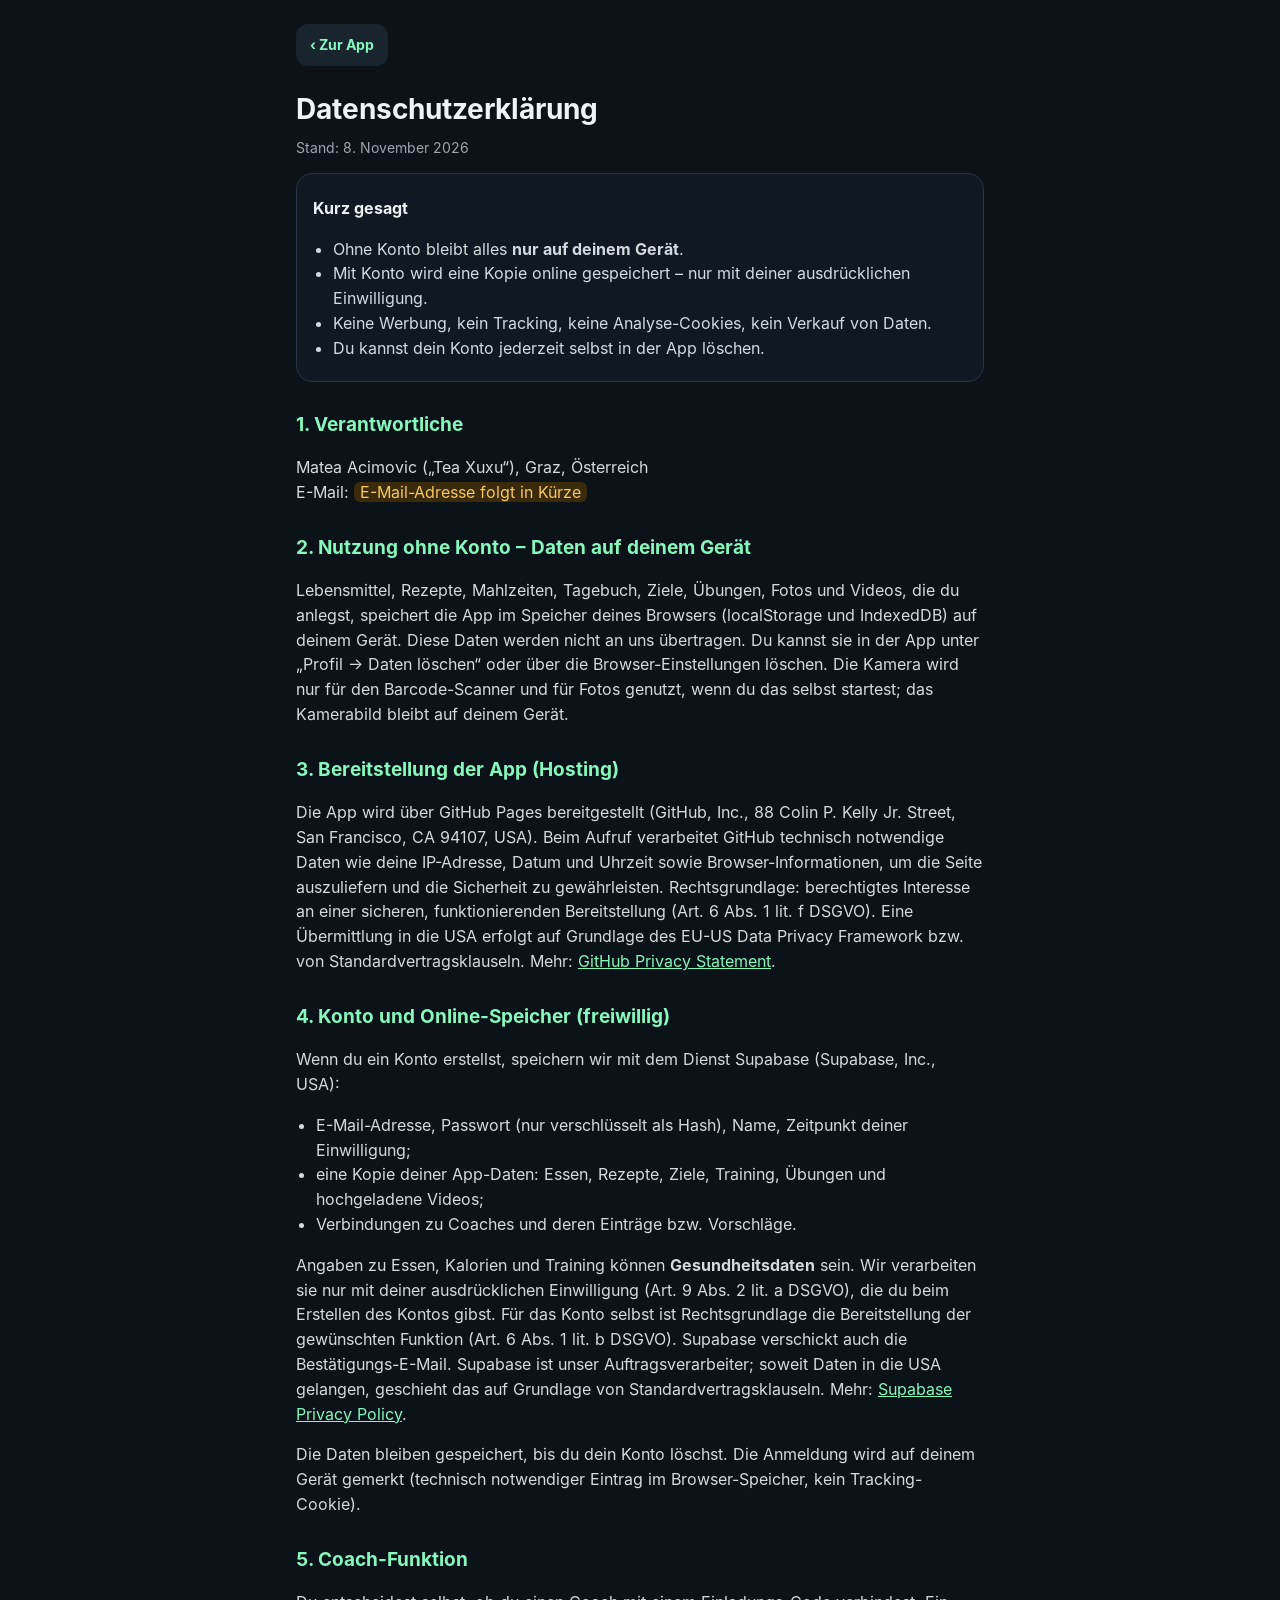
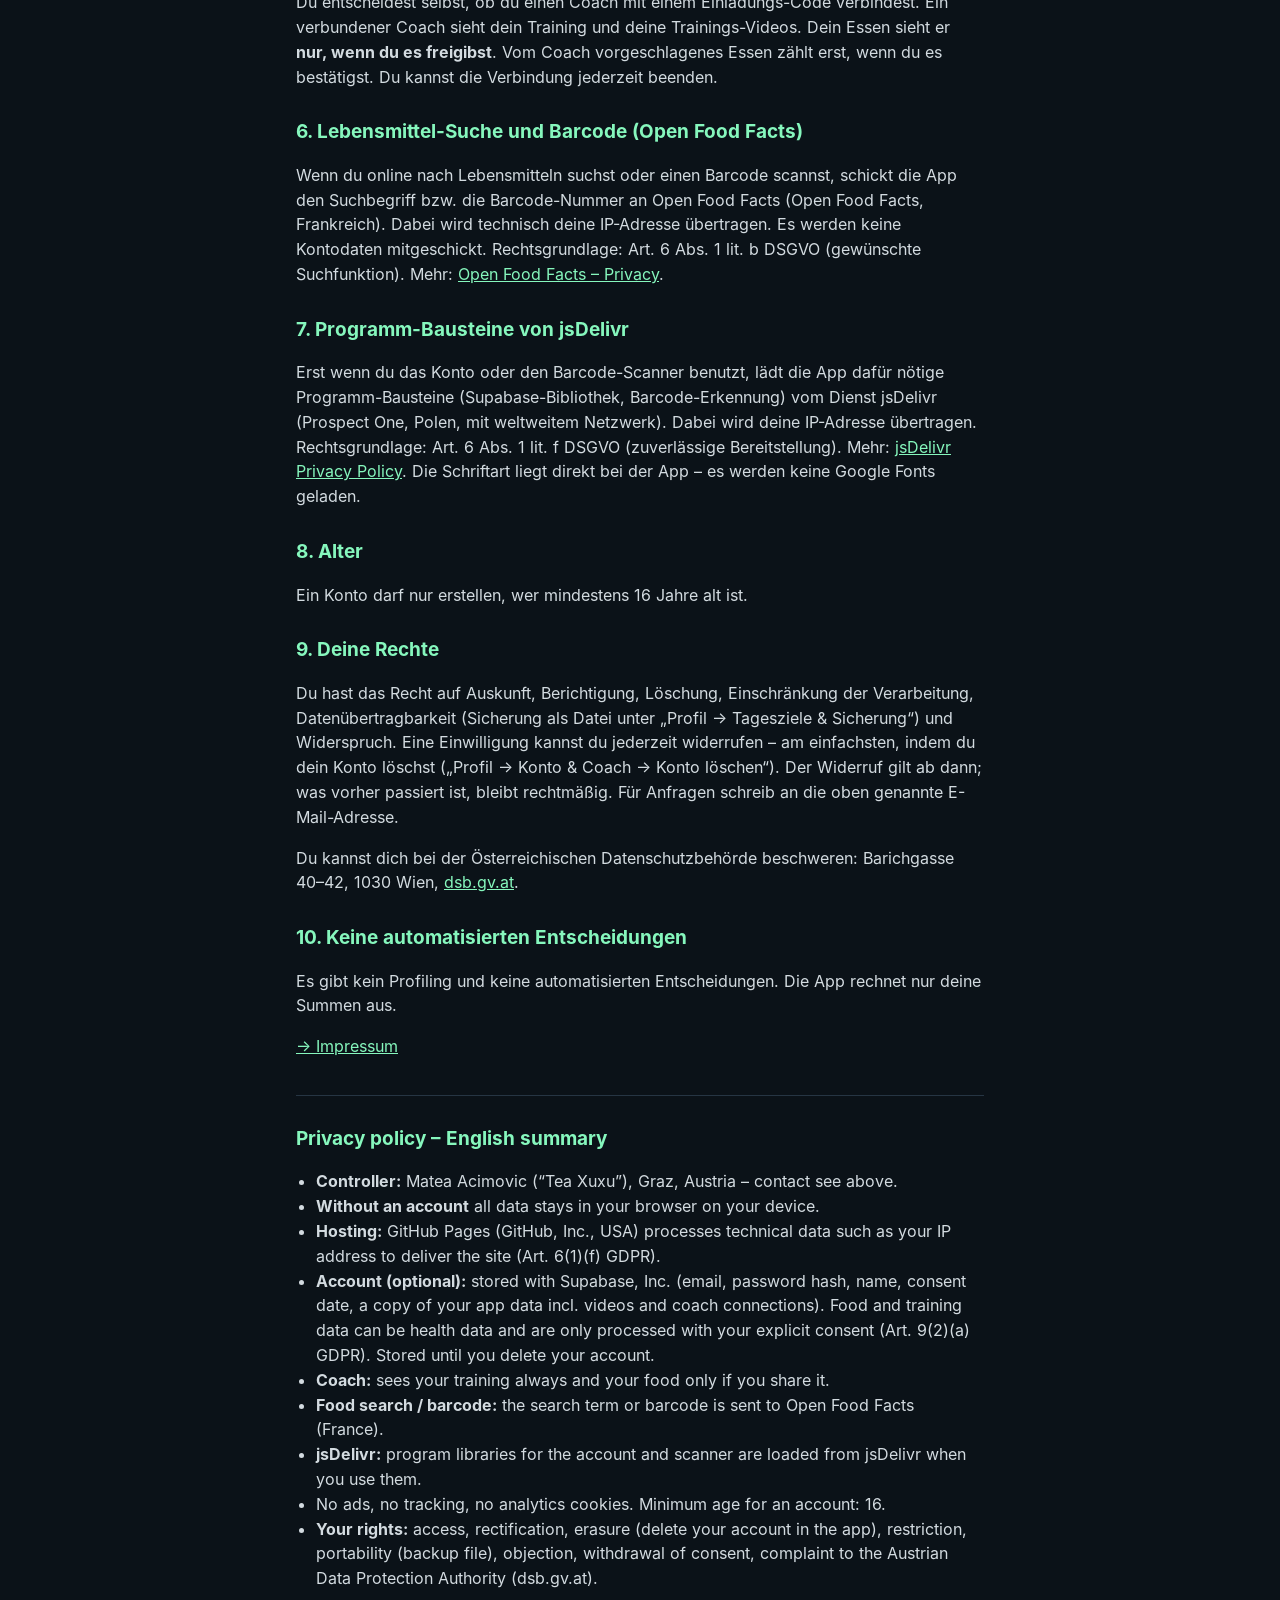
==== datenschutz.html @ f96be98e "Version 5.12: Impressum, Datenschutz, Einwilligung bei Registrierung, Konto selbst löschen, Schrift " ====
<!DOCTYPE html>
<html lang="de">
<head>
    <meta charset="utf-8">
    <meta name="viewport" content="width=device-width, initial-scale=1, viewport-fit=cover">
    <meta name="theme-color" content="#0b1218">
    <title>Datenschutz – Mix &amp; Match Cal</title>
    <link rel="stylesheet" href="css/recht.css">
</head>
<body>
<main>
    <a class="zurueck" href="./">‹ Zur App</a>

    <h1>Datenschutzerklärung</h1>
    <p class="stand">Stand: 8. November 2026</p>

    <div class="karte">
        <h3>Kurz gesagt</h3>
        <ul>
            <li>Ohne Konto bleibt alles <b>nur auf deinem Gerät</b>.</li>
            <li>Mit Konto wird eine Kopie online gespeichert – nur mit deiner ausdrücklichen Einwilligung.</li>
            <li>Keine Werbung, kein Tracking, keine Analyse-Cookies, kein Verkauf von Daten.</li>
            <li>Du kannst dein Konto jederzeit selbst in der App löschen.</li>
        </ul>
    </div>

    <h2>1. Verantwortliche</h2>
    <p>Matea Acimovic („Tea Xuxu“), Graz, Österreich<br>
    E-Mail: <span class="fehlt">E-Mail-Adresse folgt in Kürze</span></p>

    <h2>2. Nutzung ohne Konto – Daten auf deinem Gerät</h2>
    <p>Lebensmittel, Rezepte, Mahlzeiten, Tagebuch, Ziele, Übungen, Fotos und Videos, die du anlegst,
    speichert die App im Speicher deines Browsers (localStorage und IndexedDB) auf deinem Gerät.
    Diese Daten werden nicht an uns übertragen. Du kannst sie in der App unter
    „Profil → Daten löschen“ oder über die Browser-Einstellungen löschen.
    Die Kamera wird nur für den Barcode-Scanner und für Fotos genutzt, wenn du das selbst startest;
    das Kamerabild bleibt auf deinem Gerät.</p>

    <h2>3. Bereitstellung der App (Hosting)</h2>
    <p>Die App wird über GitHub Pages bereitgestellt (GitHub, Inc., 88 Colin P. Kelly Jr. Street,
    San Francisco, CA 94107, USA). Beim Aufruf verarbeitet GitHub technisch notwendige Daten wie
    deine IP-Adresse, Datum und Uhrzeit sowie Browser-Informationen, um die Seite auszuliefern und
    die Sicherheit zu gewährleisten. Rechtsgrundlage: berechtigtes Interesse an einer sicheren,
    funktionierenden Bereitstellung (Art. 6 Abs. 1 lit. f DSGVO). Eine Übermittlung in die USA
    erfolgt auf Grundlage des EU-US Data Privacy Framework bzw. von Standardvertragsklauseln.
    Mehr: <a href="https://docs.github.com/site-policy/privacy-policies/github-general-privacy-statement" rel="noopener">GitHub Privacy Statement</a>.</p>

    <h2>4. Konto und Online-Speicher (freiwillig)</h2>
    <p>Wenn du ein Konto erstellst, speichern wir mit dem Dienst Supabase (Supabase, Inc., USA):</p>
    <ul>
        <li>E-Mail-Adresse, Passwort (nur verschlüsselt als Hash), Name, Zeitpunkt deiner Einwilligung;</li>
        <li>eine Kopie deiner App-Daten: Essen, Rezepte, Ziele, Training, Übungen und hochgeladene Videos;</li>
        <li>Verbindungen zu Coaches und deren Einträge bzw. Vorschläge.</li>
    </ul>
    <p>Angaben zu Essen, Kalorien und Training können <b>Gesundheitsdaten</b> sein.
    Wir verarbeiten sie nur mit deiner ausdrücklichen Einwilligung (Art. 9 Abs. 2 lit. a DSGVO),
    die du beim Erstellen des Kontos gibst. Für das Konto selbst ist Rechtsgrundlage die Bereitstellung
    der gewünschten Funktion (Art. 6 Abs. 1 lit. b DSGVO). Supabase verschickt auch die
    Bestätigungs-E-Mail. Supabase ist unser Auftragsverarbeiter; soweit Daten in die USA gelangen,
    geschieht das auf Grundlage von Standardvertragsklauseln.
    Mehr: <a href="https://supabase.com/privacy" rel="noopener">Supabase Privacy Policy</a>.</p>
    <p>Die Daten bleiben gespeichert, bis du dein Konto löschst. Die Anmeldung wird auf deinem Gerät
    gemerkt (technisch notwendiger Eintrag im Browser-Speicher, kein Tracking-Cookie).</p>

    <h2>5. Coach-Funktion</h2>
    <p>Du entscheidest selbst, ob du einen Coach mit einem Einladungs-Code verbindest.
    Ein verbundener Coach sieht dein Training und deine Trainings-Videos. Dein Essen sieht er
    <b>nur, wenn du es freigibst</b>. Vom Coach vorgeschlagenes Essen zählt erst, wenn du es bestätigst.
    Du kannst die Verbindung jederzeit beenden.</p>

    <h2>6. Lebensmittel-Suche und Barcode (Open Food Facts)</h2>
    <p>Wenn du online nach Lebensmitteln suchst oder einen Barcode scannst, schickt die App den
    Suchbegriff bzw. die Barcode-Nummer an Open Food Facts (Open Food Facts, Frankreich).
    Dabei wird technisch deine IP-Adresse übertragen. Es werden keine Kontodaten mitgeschickt.
    Rechtsgrundlage: Art. 6 Abs. 1 lit. b DSGVO (gewünschte Suchfunktion).
    Mehr: <a href="https://world.openfoodfacts.org/privacy" rel="noopener">Open Food Facts – Privacy</a>.</p>

    <h2>7. Programm-Bausteine von jsDelivr</h2>
    <p>Erst wenn du das Konto oder den Barcode-Scanner benutzt, lädt die App dafür nötige
    Programm-Bausteine (Supabase-Bibliothek, Barcode-Erkennung) vom Dienst jsDelivr
    (Prospect One, Polen, mit weltweitem Netzwerk). Dabei wird deine IP-Adresse übertragen.
    Rechtsgrundlage: Art. 6 Abs. 1 lit. f DSGVO (zuverlässige Bereitstellung).
    Mehr: <a href="https://www.jsdelivr.com/terms/privacy-policy-jsdelivr-net" rel="noopener">jsDelivr Privacy Policy</a>.
    Die Schriftart liegt direkt bei der App – es werden keine Google Fonts geladen.</p>

    <h2>8. Alter</h2>
    <p>Ein Konto darf nur erstellen, wer mindestens 16 Jahre alt ist.</p>

    <h2>9. Deine Rechte</h2>
    <p>Du hast das Recht auf Auskunft, Berichtigung, Löschung, Einschränkung der Verarbeitung,
    Datenübertragbarkeit (Sicherung als Datei unter „Profil → Tagesziele &amp; Sicherung“) und Widerspruch.
    Eine Einwilligung kannst du jederzeit widerrufen – am einfachsten, indem du dein Konto löschst
    („Profil → Konto &amp; Coach → Konto löschen“). Der Widerruf gilt ab dann; was vorher passiert ist,
    bleibt rechtmäßig. Für Anfragen schreib an die oben genannte E-Mail-Adresse.</p>
    <p>Du kannst dich bei der Österreichischen Datenschutzbehörde beschweren:
    Barichgasse 40–42, 1030 Wien, <a href="https://www.dsb.gv.at" rel="noopener">dsb.gv.at</a>.</p>

    <h2>10. Keine automatisierten Entscheidungen</h2>
    <p>Es gibt kein Profiling und keine automatisierten Entscheidungen. Die App rechnet nur
    deine Summen aus.</p>

    <p><a href="impressum.html">→ Impressum</a></p>

    <section class="englisch" id="english" lang="en">
        <h2>Privacy policy – English summary</h2>
        <ul>
            <li><b>Controller:</b> Matea Acimovic (“Tea Xuxu”), Graz, Austria – contact see above.</li>
            <li><b>Without an account</b> all data stays in your browser on your device.</li>
            <li><b>Hosting:</b> GitHub Pages (GitHub, Inc., USA) processes technical data such as your IP address to deliver the site (Art. 6(1)(f) GDPR).</li>
            <li><b>Account (optional):</b> stored with Supabase, Inc. (email, password hash, name, consent date, a copy of your app data incl. videos and coach connections). Food and training data can be health data and are only processed with your explicit consent (Art. 9(2)(a) GDPR). Stored until you delete your account.</li>
            <li><b>Coach:</b> sees your training always and your food only if you share it.</li>
            <li><b>Food search / barcode:</b> the search term or barcode is sent to Open Food Facts (France).</li>
            <li><b>jsDelivr:</b> program libraries for the account and scanner are loaded from jsDelivr when you use them.</li>
            <li>No ads, no tracking, no analytics cookies. Minimum age for an account: 16.</li>
            <li><b>Your rights:</b> access, rectification, erasure (delete your account in the app), restriction, portability (backup file), objection, withdrawal of consent, complaint to the Austrian Data Protection Authority (dsb.gv.at).</li>
        </ul>
    </section>
</main>
</body>
</html>
---- css/recht.css ----
/* Mix & Match Cal – Aussehen der Seiten Impressum und Datenschutz (gleiche Farben wie die App) */
@font-face { font-family: "Inter"; font-weight: 400; font-display: swap; src: url("schrift/inter-400.woff") format("woff"); }
@font-face { font-family: "Inter"; font-weight: 700; font-display: swap; src: url("schrift/inter-700.woff") format("woff"); }
* { box-sizing: border-box; }
body { margin: 0; background: #0b1218; color: #eef3f6; font: 16px/1.55 "Inter", system-ui, -apple-system, sans-serif; }
main { max-width: 720px; margin: 0 auto; padding: max(24px, env(safe-area-inset-top)) 16px 48px; }
.zurueck { display: inline-block; padding: 10px 14px; border-radius: 12px; background: #18252e; color: #86f7bd; text-decoration: none; font-weight: 700; font-size: 14px; }
h1 { font-size: 28px; margin: 22px 0 6px; }
h2 { font-size: 19px; margin: 28px 0 6px; color: #86f7bd; }
h3 { font-size: 16px; margin: 18px 0 4px; }
p, li { color: #d3dbe0; }
a { color: #86f7bd; overflow-wrap: anywhere; }
ul { padding-left: 20px; }
.stand { color: #9ca6ad; font-size: 14px; margin: 0; }
.karte { background: #101923; border: 1px solid #263543; border-radius: 16px; padding: 4px 16px; margin: 14px 0; }
.fehlt { background: #3b2a0b; color: #f6c95e; border-radius: 6px; padding: 0 6px; }
.englisch { border-top: 1px solid #263543; margin-top: 36px; }
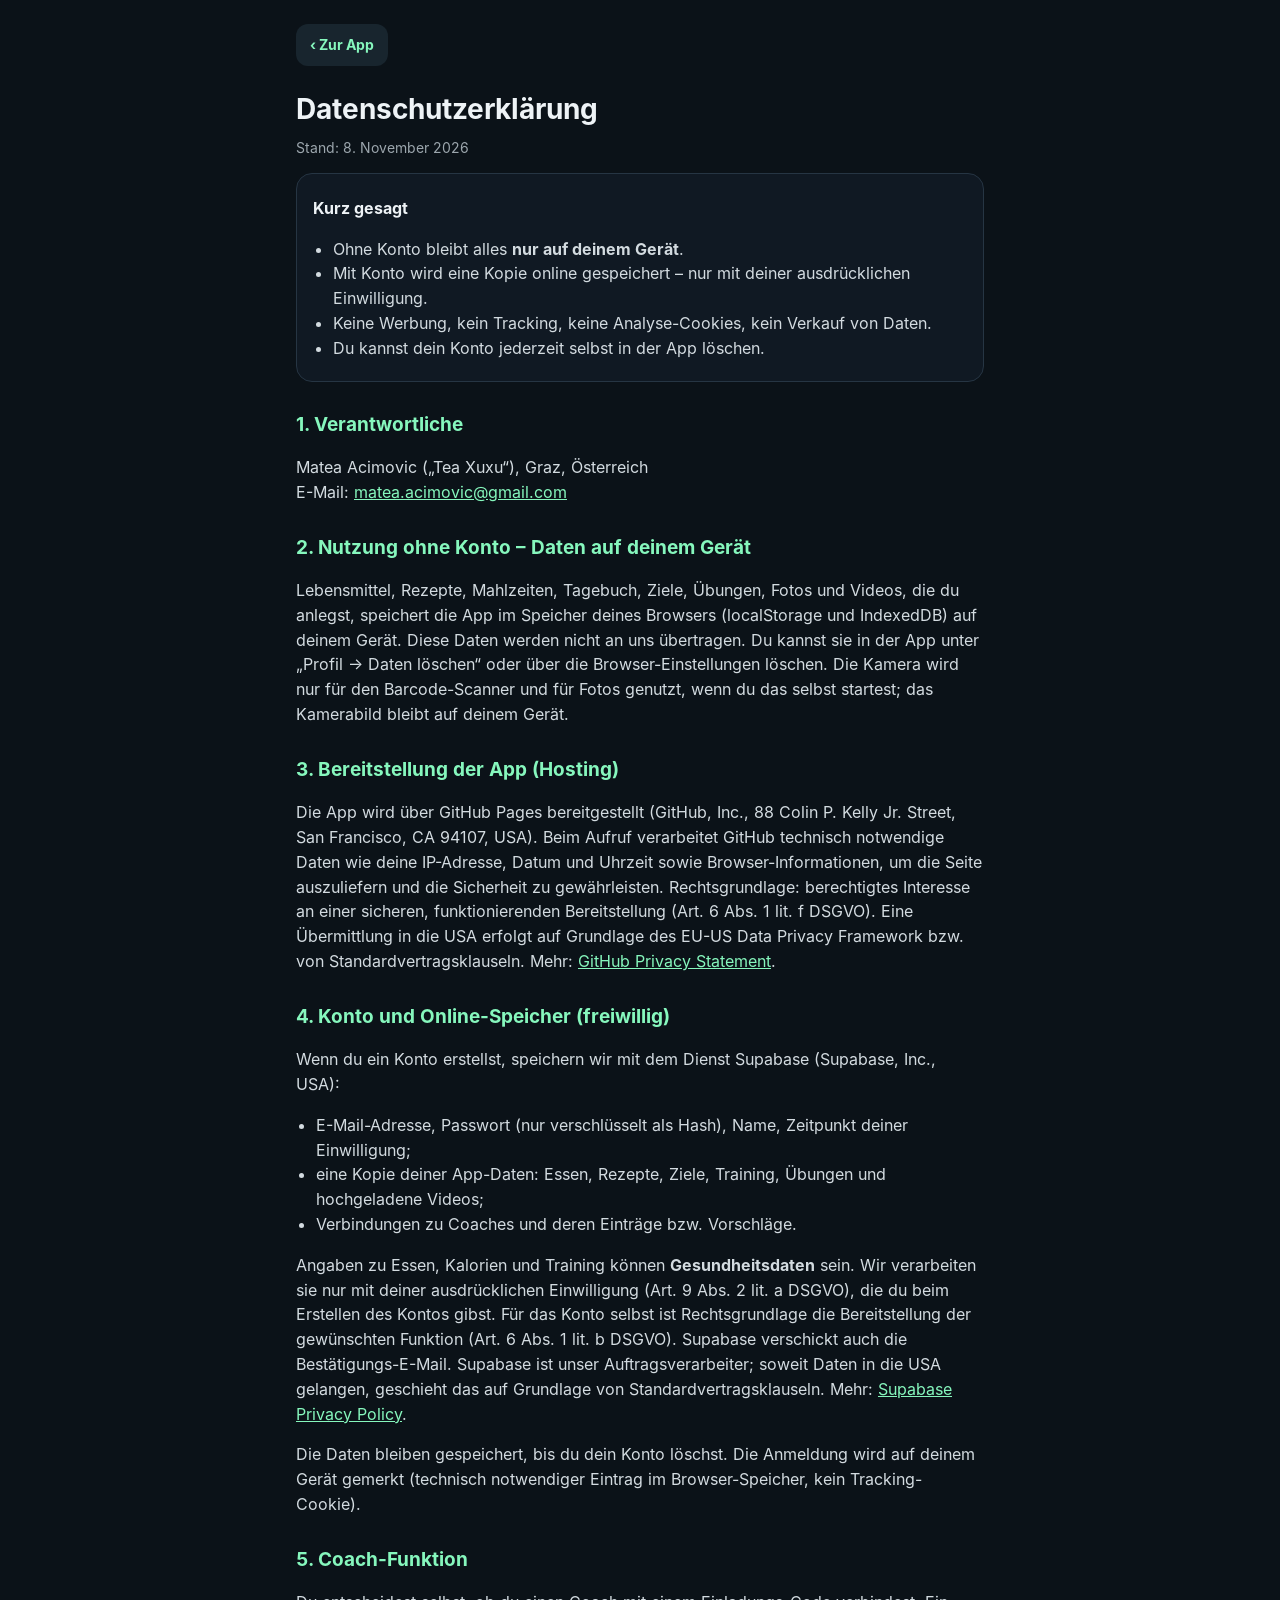
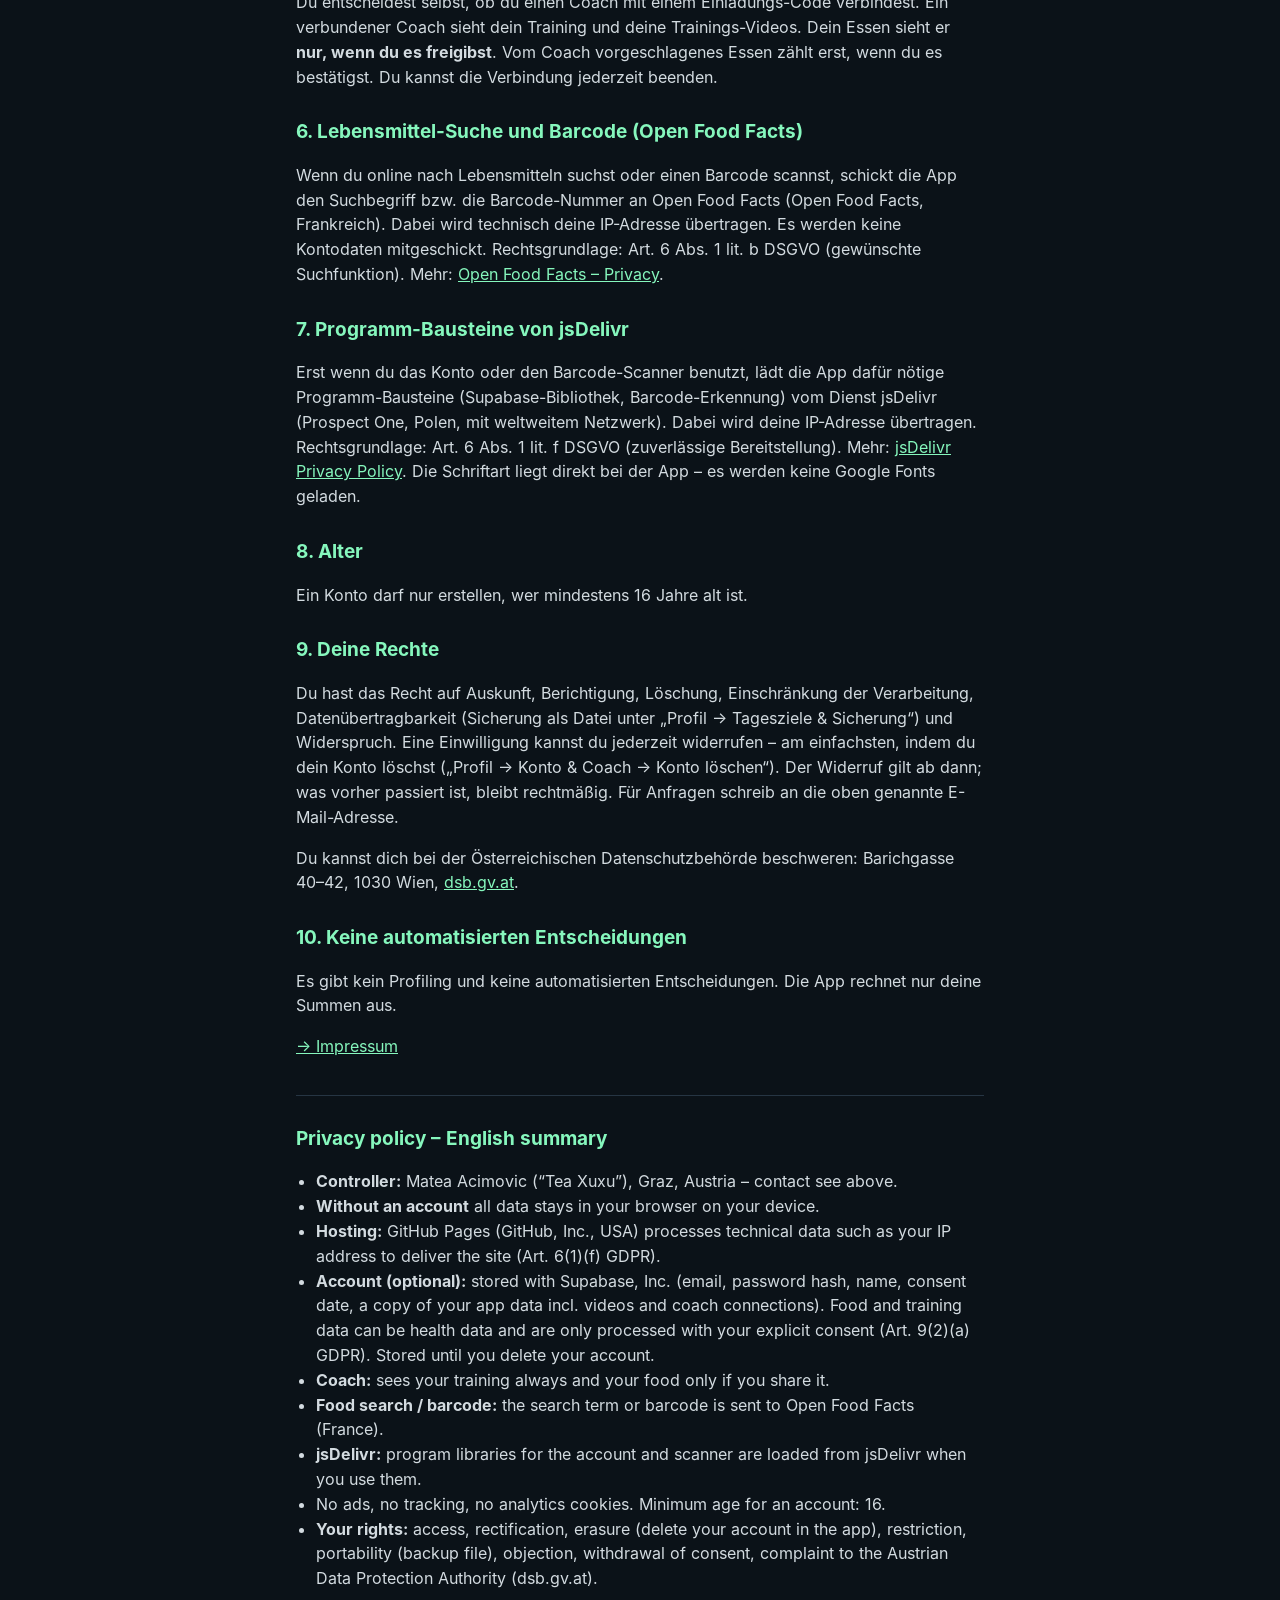
==== commit a78c2b64: "Version 5.13: Kontakt-E-Mail in Impressum und Datenschutz Co-Authored-By: Claude Opus 5.5 <noreply@a" ====
--- a/datenschutz.html
+++ b/datenschutz.html
@@ -26,7 +26,7 @@
 
     <h2>1. Verantwortliche</h2>
     <p>Matea Acimovic („Tea Xuxu“), Graz, Österreich<br>
-    E-Mail: <span class="fehlt">E-Mail-Adresse folgt in Kürze</span></p>
+    E-Mail: <a href="mailto:matea.acimovic@gmail.com">matea.acimovic@gmail.com</a></p>
 
     <h2>2. Nutzung ohne Konto – Daten auf deinem Gerät</h2>
     <p>Lebensmittel, Rezepte, Mahlzeiten, Tagebuch, Ziele, Übungen, Fotos und Videos, die du anlegst,
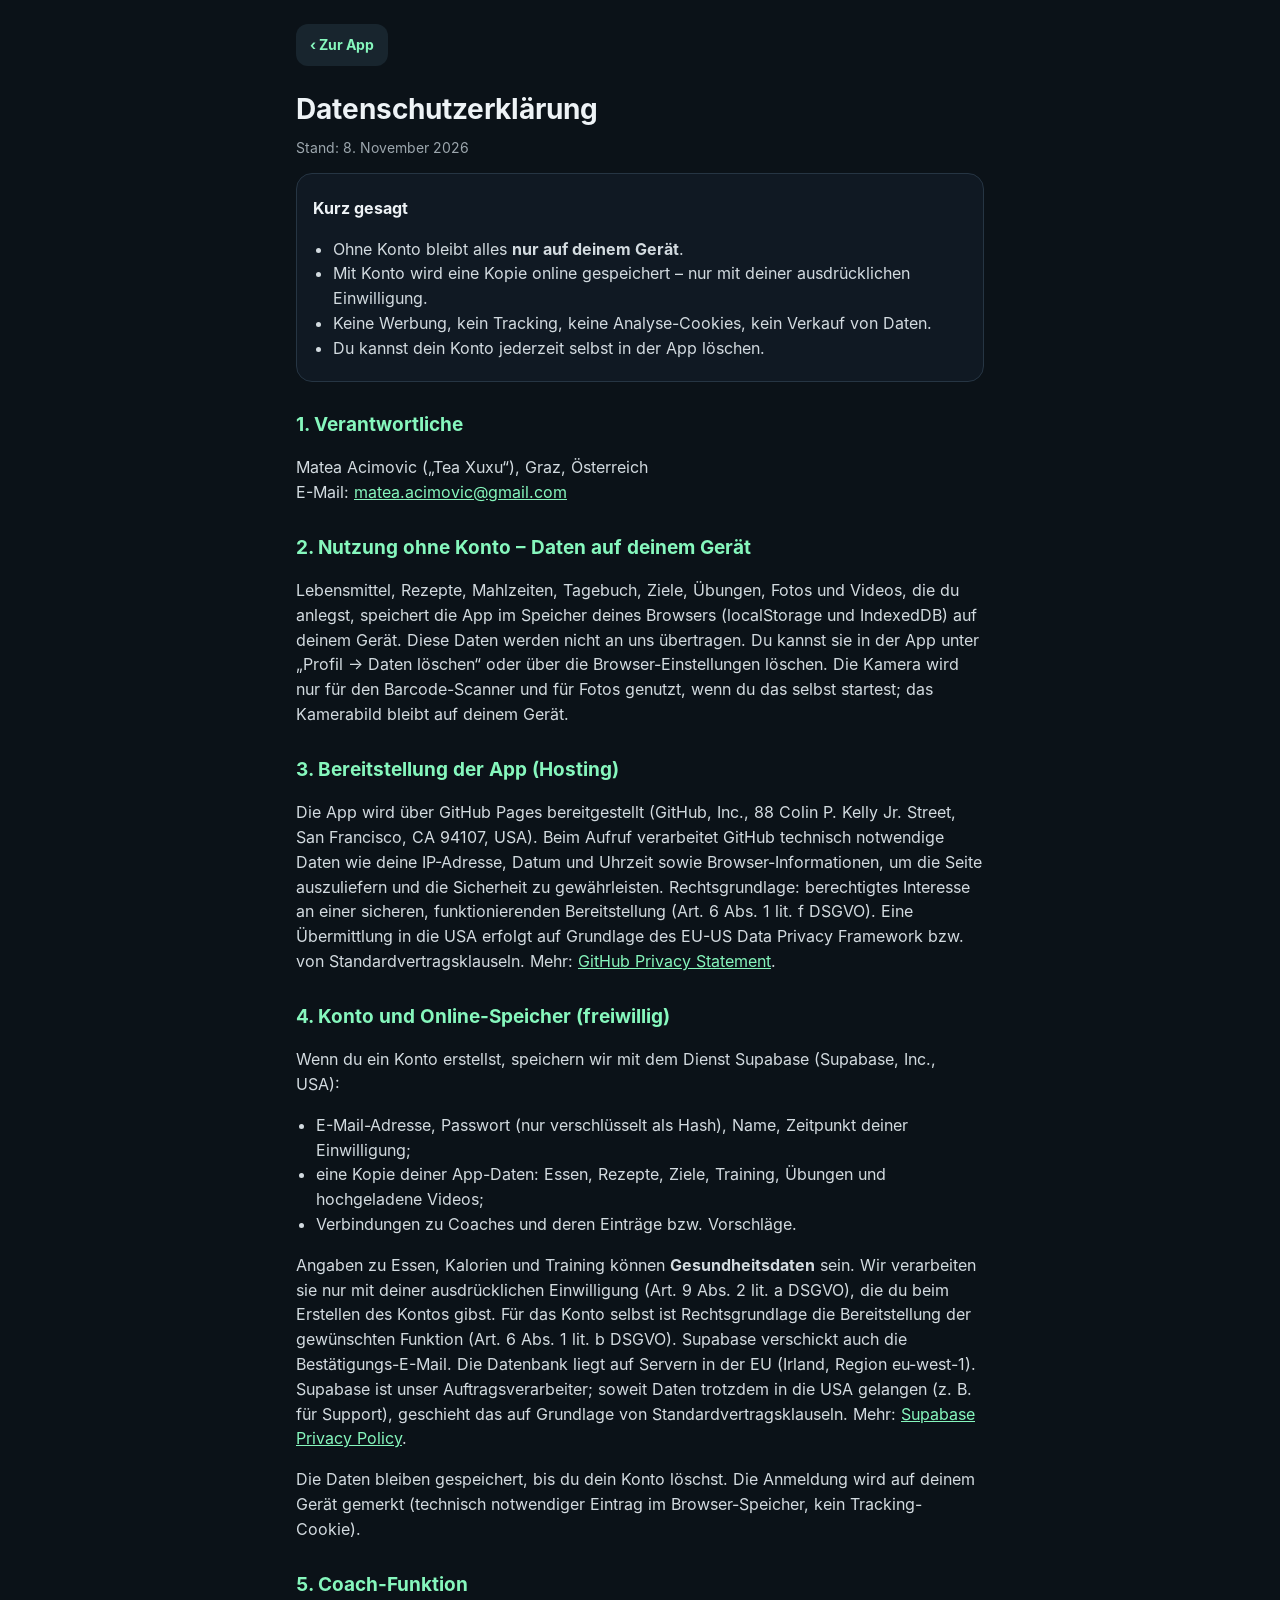
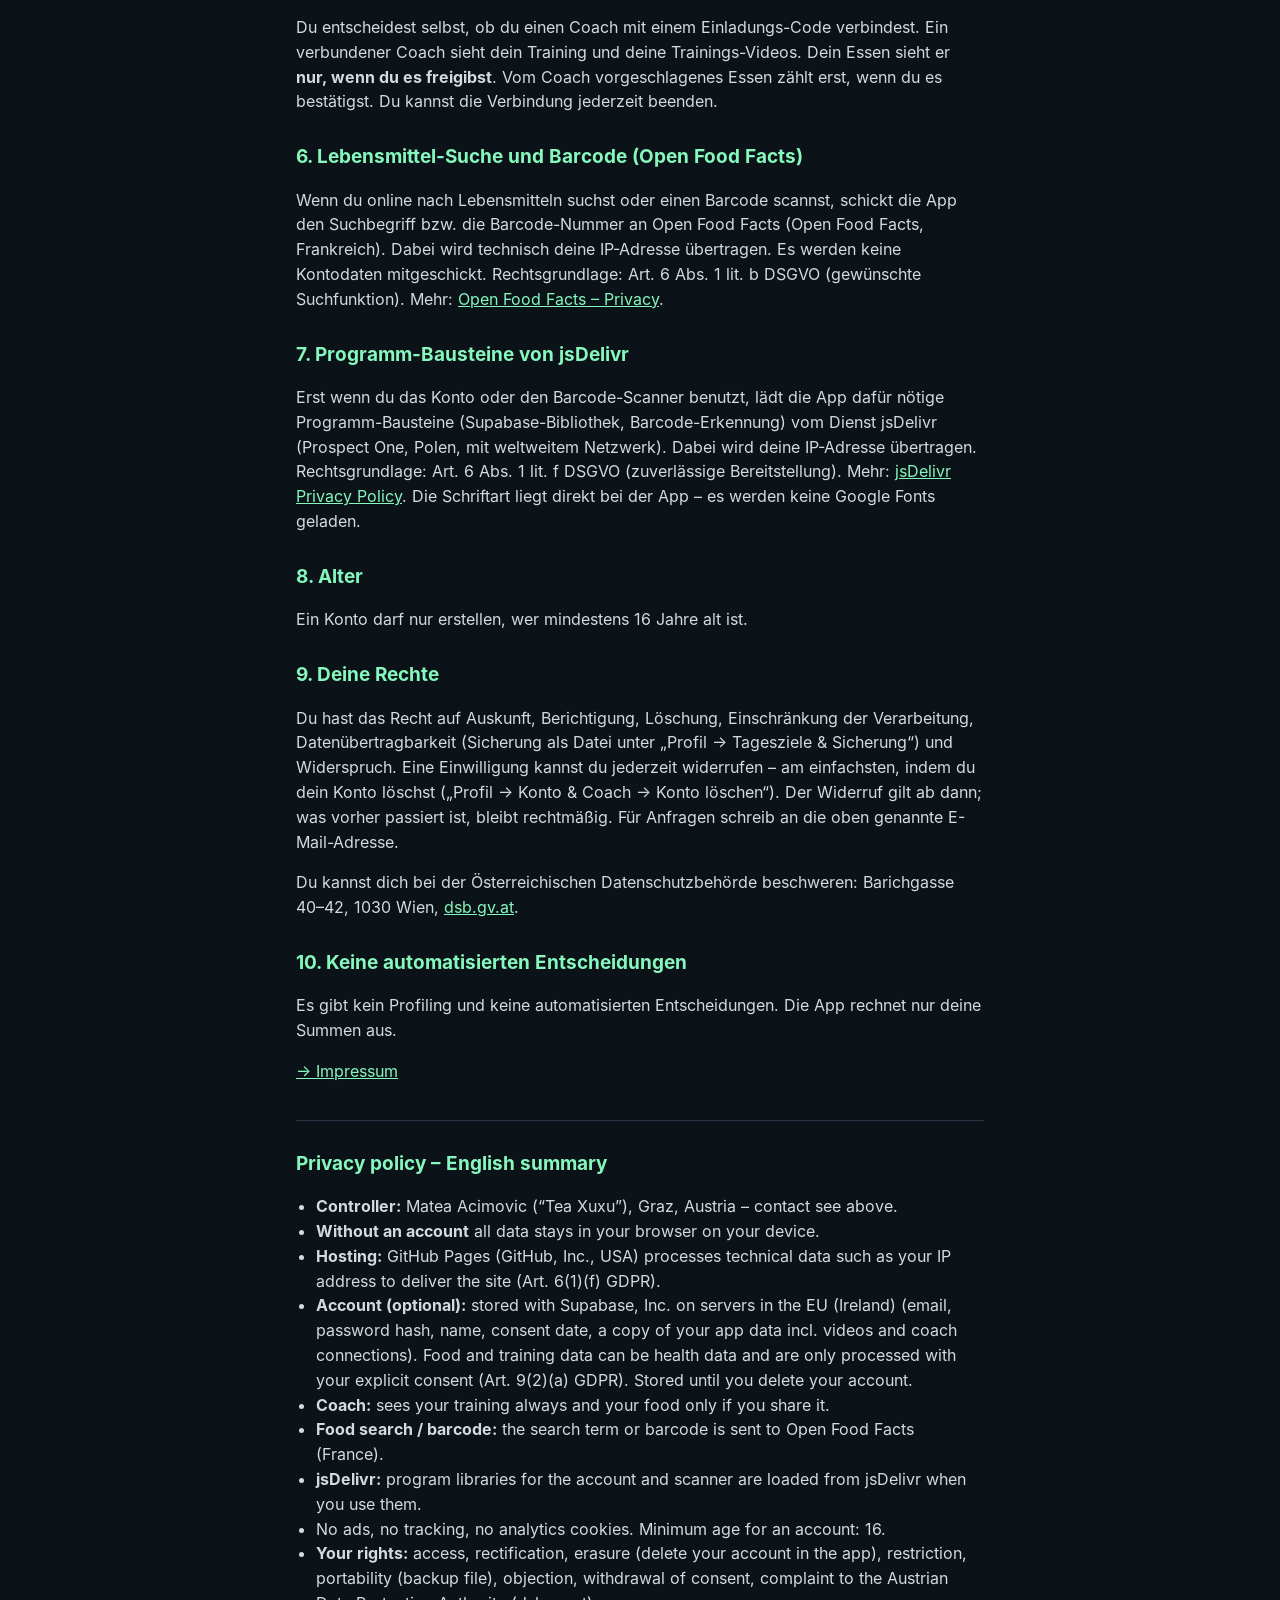
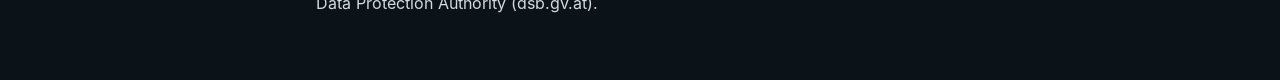
==== commit d69346e1: "Version 5.14: Datenschutz – Supabase-Server in der EU (Irland) Co-Authored-By: Claude Opus 5.5 <nore" ====
--- a/datenschutz.html
+++ b/datenschutz.html
@@ -56,7 +56,8 @@
     Wir verarbeiten sie nur mit deiner ausdrücklichen Einwilligung (Art. 9 Abs. 2 lit. a DSGVO),
     die du beim Erstellen des Kontos gibst. Für das Konto selbst ist Rechtsgrundlage die Bereitstellung
     der gewünschten Funktion (Art. 6 Abs. 1 lit. b DSGVO). Supabase verschickt auch die
-    Bestätigungs-E-Mail. Supabase ist unser Auftragsverarbeiter; soweit Daten in die USA gelangen,
+    Bestätigungs-E-Mail. Die Datenbank liegt auf Servern in der EU (Irland, Region eu-west-1).
+    Supabase ist unser Auftragsverarbeiter; soweit Daten trotzdem in die USA gelangen (z.&nbsp;B. für Support),
     geschieht das auf Grundlage von Standardvertragsklauseln.
     Mehr: <a href="https://supabase.com/privacy" rel="noopener">Supabase Privacy Policy</a>.</p>
     <p>Die Daten bleiben gespeichert, bis du dein Konto löschst. Die Anmeldung wird auf deinem Gerät
@@ -107,7 +108,7 @@
             <li><b>Controller:</b> Matea Acimovic (“Tea Xuxu”), Graz, Austria – contact see above.</li>
             <li><b>Without an account</b> all data stays in your browser on your device.</li>
             <li><b>Hosting:</b> GitHub Pages (GitHub, Inc., USA) processes technical data such as your IP address to deliver the site (Art. 6(1)(f) GDPR).</li>
-            <li><b>Account (optional):</b> stored with Supabase, Inc. (email, password hash, name, consent date, a copy of your app data incl. videos and coach connections). Food and training data can be health data and are only processed with your explicit consent (Art. 9(2)(a) GDPR). Stored until you delete your account.</li>
+            <li><b>Account (optional):</b> stored with Supabase, Inc. on servers in the EU (Ireland) (email, password hash, name, consent date, a copy of your app data incl. videos and coach connections). Food and training data can be health data and are only processed with your explicit consent (Art. 9(2)(a) GDPR). Stored until you delete your account.</li>
             <li><b>Coach:</b> sees your training always and your food only if you share it.</li>
             <li><b>Food search / barcode:</b> the search term or barcode is sent to Open Food Facts (France).</li>
             <li><b>jsDelivr:</b> program libraries for the account and scanner are loaded from jsDelivr when you use them.</li>
